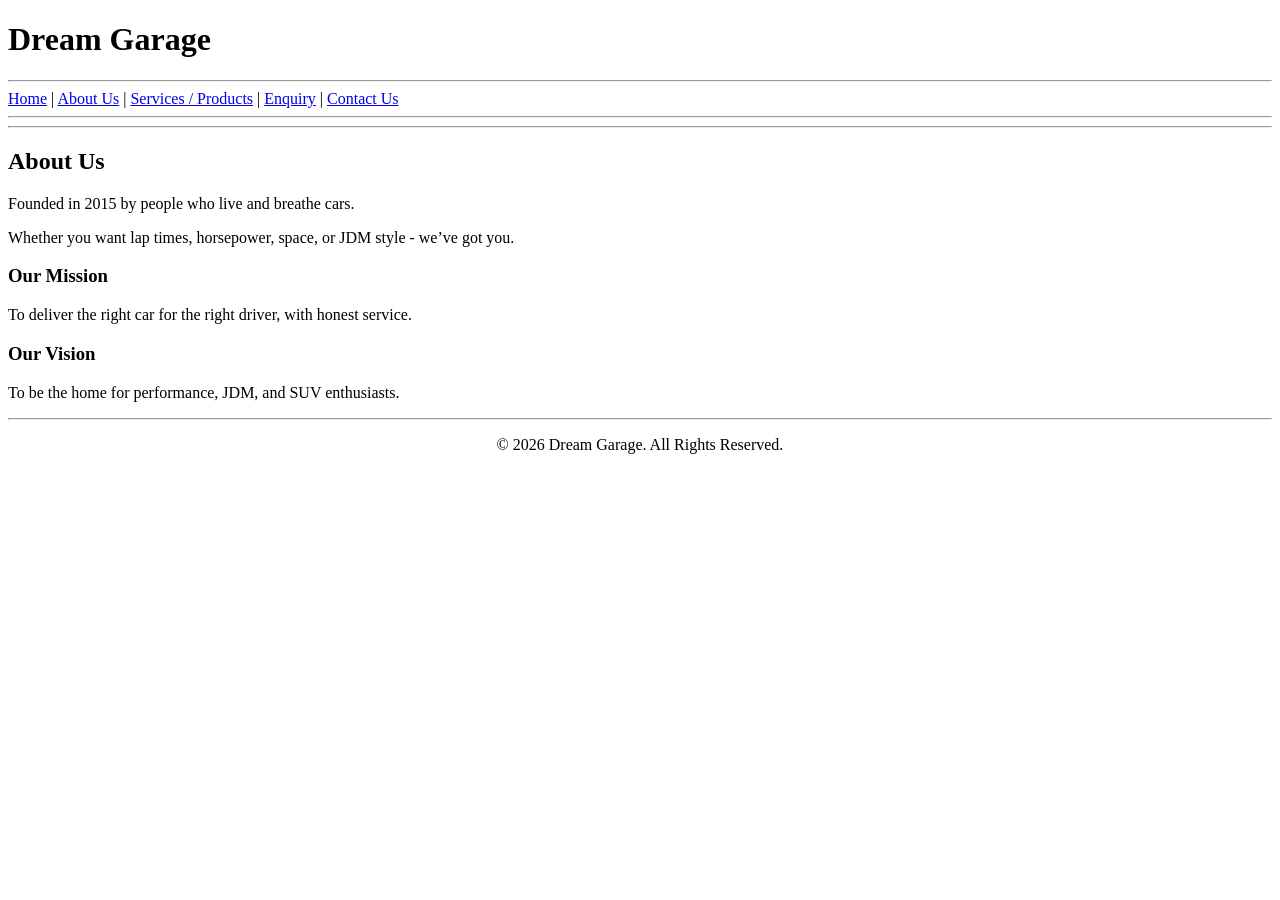
==== about.html @ adb11d96 "Added the 4 webpages that were missing" ====
<!DOCTYPE html>
<html lang="en">
<head>
     <meta charset="UTF-8">
    <title>Dream Garage</title>
</head>
<body>

<!-- Navigation Menu -->
<h1>Dream Garage</h1>
<hr>
<header>
<a href="index.html">Home</a> |
<a href="about.html">About Us</a> |
<a href="services.html">Services / Products</a> |
<a href="enquiry.html">Enquiry</a> |
<a href="contact.html">Contact Us</a>
</header>
<hr>
<main>


<hr>

<!-- ABOUT US -->
<div id="about">
    <h2>About Us</h2>
    <p>Founded in 2015 by people who live and breathe cars.</p>
    <p>Whether you want lap times, horsepower, space, or JDM style - we’ve got you.</p>
    <h3>Our Mission</h3>
    <p>To deliver the right car for the right driver, with honest service.</p>
    <h3>Our Vision</h3>
    <p>To be the home for performance, JDM, and SUV enthusiasts.</p>
</div>

<hr>
</main>




<footer>
<p><center>&copy; 2026 Dream Garage. All Rights Reserved.</center></p>
</footer>
</body>
</html>
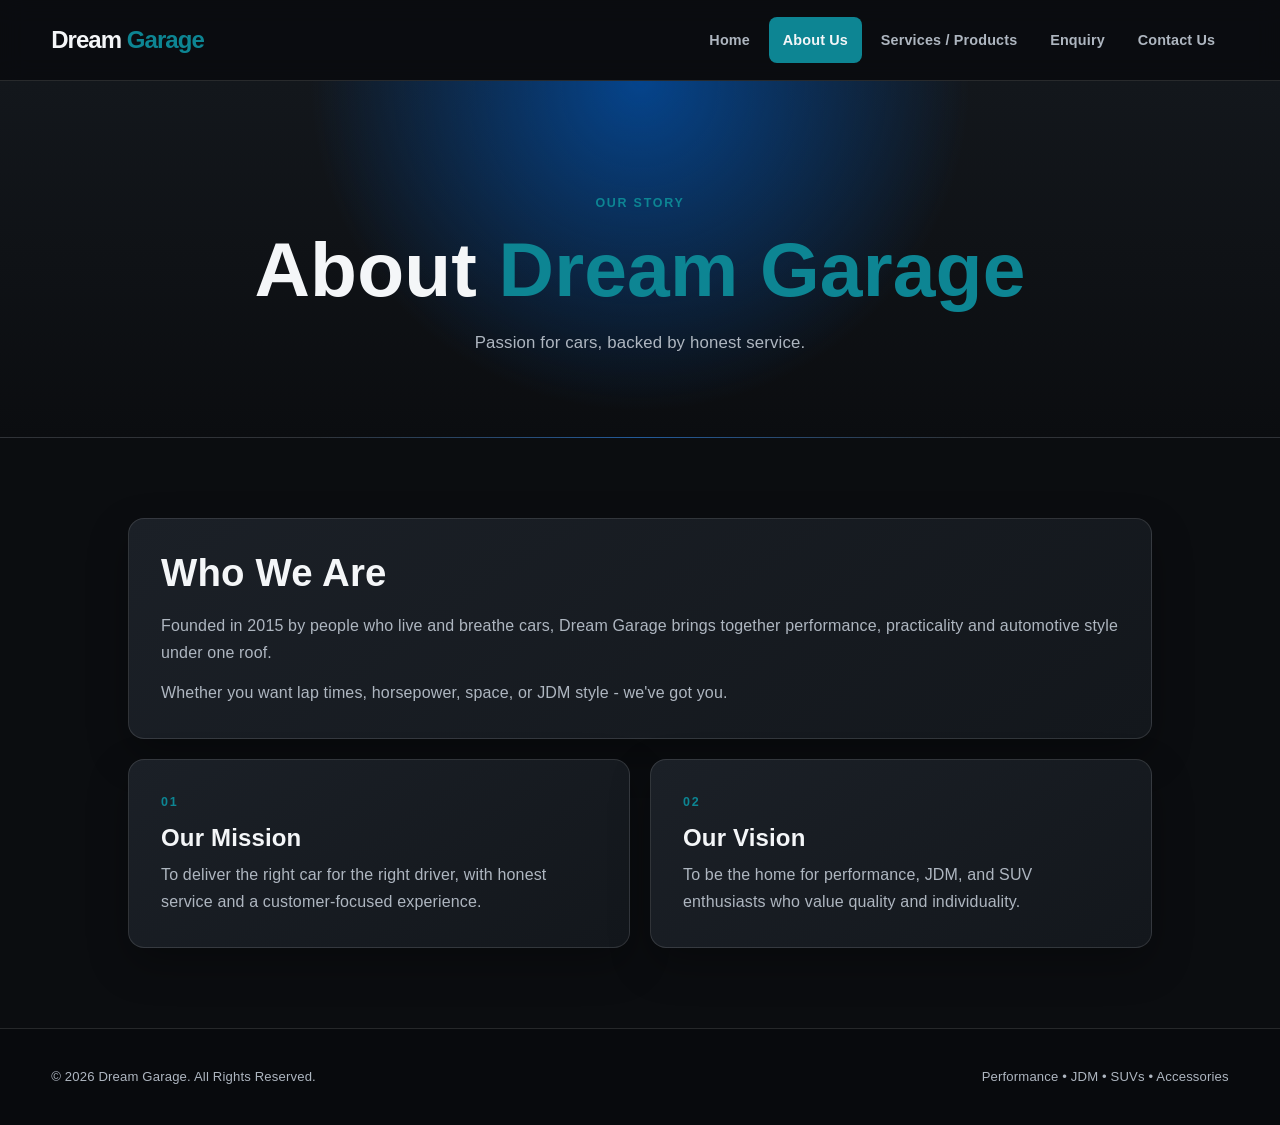
==== commit 1ccea886: "Added css, part 2 of the poe" ====
--- a/about.html
+++ b/about.html
@@ -1,46 +1,204 @@
 <!DOCTYPE html>
 <html lang="en">
+
 <head>
-     <meta charset="UTF-8">
-    <title>Dream Garage</title>
+
+    <meta charset="UTF-8">
+
+    <meta name="viewport"
+          content="width=device-width, initial-scale=1.0">
+
+    <title>About Us | Dream Garage</title>
+
+    <link rel="stylesheet"
+          href="css/styles.css">
+
 </head>
+
+
 <body>
 
-<!-- Navigation Menu -->
-<h1>Dream Garage</h1>
-<hr>
-<header>
-<a href="index.html">Home</a> |
-<a href="about.html">About Us</a> |
-<a href="services.html">Services / Products</a> |
-<a href="enquiry.html">Enquiry</a> |
-<a href="contact.html">Contact Us</a>
+
+<header class="site-header">
+
+    <div class="site-header__inner">
+
+        <a class="site-logo" href="index.html">
+            Dream <span>Garage</span>
+        </a>
+
+
+        <nav class="site-nav"
+             aria-label="Main navigation">
+
+            <ul class="site-nav__list">
+
+                <li>
+                    <a class="site-nav__link"
+                       href="index.html">
+                        Home
+                    </a>
+                </li>
+
+                <li>
+                    <a class="site-nav__link site-nav__link--active"
+                       href="about.html"
+                       aria-current="page">
+                        About Us
+                    </a>
+                </li>
+
+                <li>
+                    <a class="site-nav__link"
+                       href="services.html">
+                        Services / Products
+                    </a>
+                </li>
+
+                <li>
+                    <a class="site-nav__link"
+                       href="enquiry.html">
+                        Enquiry
+                    </a>
+                </li>
+
+                <li>
+                    <a class="site-nav__link"
+                       href="contact.html">
+                        Contact Us
+                    </a>
+                </li>
+
+            </ul>
+
+        </nav>
+
+    </div>
+
 </header>
-<hr>
-<main>
-
-
-<hr>
-
-<!-- ABOUT US -->
-<div id="about">
-    <h2>About Us</h2>
-    <p>Founded in 2015 by people who live and breathe cars.</p>
-    <p>Whether you want lap times, horsepower, space, or JDM style - we’ve got you.</p>
-    <h3>Our Mission</h3>
-    <p>To deliver the right car for the right driver, with honest service.</p>
-    <h3>Our Vision</h3>
-    <p>To be the home for performance, JDM, and SUV enthusiasts.</p>
-</div>
-
-<hr>
+
+
+
+<main class="page-content">
+
+
+    <section class="page-banner">
+
+        <p class="eyebrow">
+            Our story
+        </p>
+
+        <h1>
+            About <span>Dream Garage</span>
+        </h1>
+
+        <p>
+            Passion for cars, backed by honest service.
+        </p>
+
+    </section>
+
+
+
+    <section class="section section--narrow"
+             aria-labelledby="about-title">
+
+
+        <div class="content-card">
+
+            <h2 id="about-title">
+                Who We Are
+            </h2>
+
+            <p>
+                Founded in 2015 by people who live
+                and breathe cars, Dream Garage brings
+                together performance, practicality
+                and automotive style under one roof.
+            </p>
+
+            <p>
+                Whether you want lap times,
+                horsepower, space, or JDM style -
+                we've got you.
+            </p>
+
+        </div>
+
+
+
+        <div class="two-column">
+
+
+            <article class="info-card">
+
+                <p class="eyebrow">
+                    01
+                </p>
+
+                <h3>
+                    Our Mission
+                </h3>
+
+                <p>
+                    To deliver the right car for
+                    the right driver, with honest
+                    service and a customer-focused
+                    experience.
+                </p>
+
+            </article>
+
+
+
+            <article class="info-card">
+
+                <p class="eyebrow">
+                    02
+                </p>
+
+                <h3>
+                    Our Vision
+                </h3>
+
+                <p>
+                    To be the home for performance,
+                    JDM, and SUV enthusiasts who
+                    value quality and individuality.
+                </p>
+
+            </article>
+
+
+        </div>
+
+    </section>
+
+
 </main>
 
 
 
-
-<footer>
-<p><center>&copy; 2026 Dream Garage. All Rights Reserved.</center></p>
+<footer class="site-footer">
+
+    <div class="site-footer__inner">
+
+        <p>
+            &copy; 2026 Dream Garage.
+            All Rights Reserved.
+        </p>
+
+        <p>
+            Performance &bull;
+            JDM &bull;
+            SUVs &bull;
+            Accessories
+        </p>
+
+    </div>
+
 </footer>
+
+
 </body>
 </html>
--- a/css/styles.css
+++ b/css/styles.css
@@ -0,0 +1,947 @@
+/* =========================================================
+   DREAM GARAGE - PART 2
+   External CSS Stylesheet
+   ========================================================= */
+
+
+/* =========================================================
+   1. DEFAULT WEBSITE STYLES
+   ========================================================= */
+
+:root {
+    --color-bg: #0b0d10;
+    --color-surface: #13171c;
+    --color-surface-light: #1b2027;
+    --color-text: #f4f6f8;
+    --color-muted: #aeb6c0;
+    --color-accent: #0d8593;
+    --color-accent-light: #0d8593;
+    --color-border: rgba(255, 255, 255, 0.12);
+    --shadow-card: 0 1rem 2.5rem rgba(0, 0, 0, 0.28);
+    --radius-sm: 0.5rem;
+    --radius-md: 1rem;
+    --radius-lg: 1.5rem;
+    --max-width: 75rem;
+}
+
+/* Remove default browser spacing */
+* {
+    box-sizing: border-box;
+    margin: 0;
+    padding: 0;
+}
+
+/* Smooth scrolling */
+html {
+    font-size: 100%;
+    scroll-behavior: smooth;
+}
+
+/* Default website styling */
+body {
+    min-height: 100vh;
+    background-color: var(--color-bg);
+    color: var(--color-text);
+    font-family:'Trebuchet MS', 'Lucida Sans Unicode', 'Lucida Grande', 'Lucida Sans', Arial, sans-serif;
+    font-size: 1rem;
+    font-weight: 400;
+    line-height: 1.7;
+    letter-spacing: 0.01em;
+}
+
+/* Images */
+img {
+    display: block;
+    max-width: 100%;
+    height: auto;
+}
+
+/* Links */
+a {
+    color: inherit;
+}
+
+/* Form controls */
+button,
+input,
+select,
+textarea {
+    font: inherit;
+}
+
+/* =========================================================
+   2. TYPOGRAPHY
+   ========================================================= */
+
+h1,
+h2,
+h3 {
+    font-family:'Trebuchet MS', 'Lucida Sans Unicode', 'Lucida Grande', 'Lucida Sans', Arial, sans-serif;
+    line-height: 1.15;
+    letter-spacing: -0,02em;
+}
+
+
+/* Typography scale */
+h1 {
+    font-size: clamp(2.4rem, 6vw, 5rem);
+    font-weight: 800;
+}
+
+h2 {
+    font-size: clamp(1.8rem, 3vw, 3rem);
+    font-weight: 750;
+}
+
+h3 {
+    font-size: clamp(1.2rem, 2vw, 1.5rem);
+    font-weight: 700;
+}
+
+p {
+    color: var(--color-muted);
+}
+
+/* Small red heading */
+.eyebrow {
+    margin-bottom: 0.65rem;
+    color: var(--color-accent-light);
+    font-size: 0.78rem;
+    font-weight: 800;
+    letter-spacing: 0.14em;
+    text-transform: uppercase;
+}
+
+
+/* =========================================================
+   3. HEADER
+   ========================================================= */
+
+.site-header {
+    position: sticky;
+    top: 0;
+    z-index: 100;
+    background-color: rgba(11, 13, 16, 0.94);
+    border-bottom: 1px solid var(--color-border);
+    backdrop-filter: blur(0.75rem);
+}
+
+.site-header__inner {
+    width: min(92%, var(--max-width));
+    min-height: 5rem;
+    margin: 0 auto;
+    display: flex;
+    align-items: center;
+    justify-content: space-between;
+    gap: 2rem;
+}
+
+/* Logo */
+.site-logo {
+    color: var(--color-text);
+    text-decoration: none;
+    font-size: 1.5rem;
+    font-weight: 800;
+    letter-spacing: -0.04em;
+    white-space: nowrap;
+}
+
+
+.site-logo span,
+.hero h1 span,
+.page-banner h1 span {
+    color: var(--color-accent);
+}
+
+
+/* =========================================================
+   4. NAVIGATION
+   ========================================================= */
+
+.site-nav__list {
+    display: flex;
+    align-items: center;
+    justify-content: flex-end;
+    gap: 0.35rem;
+    list-style: none;
+}
+
+
+.site-nav__link {
+    display: block;
+    padding: 0.65rem 0.85rem;
+    border-radius: var(--radius-sm);
+    color: var(--color-muted);
+    text-decoration: none;
+    font-size: 0.9rem;
+    font-weight: 650;
+    transition:
+        color 180ms ease,
+        background-color 180ms ease,
+        transform 180ms ease;
+}
+
+
+/* HOVER */
+.site-nav__link:hover {
+    color: var(--color-text);
+    background-color: var(--color-surface-light);
+    transform: translateY(-0.1rem);
+}
+
+/* FOCUS */
+.site-nav__link:focus-visible {
+    outline: 0.15rem solid var(--color-accent-light);
+    outline-offset: 0.15rem;
+}
+
+/* ACTIVE */
+.site-nav__link:active {
+    transform: translateY(0);
+}
+
+/* Current page */
+.site-nav__link--active {
+    color: var(--color-text);
+    background-color: var(--color-accent);
+}
+
+/* =========================================================
+   5. GENERAL PAGE STRUCTURE
+   ========================================================= */
+
+.page-content {
+    width: 100%;
+}
+
+.section {
+    width: min(92%, var(--max-width));
+    margin: 0 auto;
+    padding: 5rem 0;
+}
+
+.section--center {
+    text-align: center;
+}
+
+.section--narrow {
+    max-width: 64rem;
+}
+
+.section__intro {
+    max-width: 44rem;
+    margin: 1rem auto 0;
+}
+
+/* =========================================================
+   6. HOME PAGE / HERO
+   ========================================================= */
+
+.hero {
+    width: min(92%, var(--max-width));
+    min-height: calc(100vh - 5rem);
+    margin: 0 auto;
+    padding: 4rem 0;
+    display: grid;
+    grid-template-columns: 1fr 1fr;
+    align-items: center;
+    gap: 4rem;
+}
+
+.hero__content {
+    max-width: 38rem;
+}
+.hero h1 {
+    margin-bottom: 1.25rem;
+}
+.hero__text {
+    max-width: 34rem;
+    margin-bottom: 2rem;
+    font-size: 1.1rem;
+}
+
+
+/* Hero image */
+.hero__image-wrap {
+    overflow: hidden;
+    border: 1px solid var(--color-border);
+    border-radius: var(--radius-lg);
+    box-shadow: var(--shadow-card);
+}
+
+.hero__image {
+    width: 100%;
+    aspect-ratio: 4 / 5;
+    object-fit: cover;
+    transition: transform 500ms ease;
+}
+
+.hero__image-wrap:hover .hero__image {
+    transform: scale(1.035);
+}
+
+/* =========================================================
+   7. BUTTONS
+   ========================================================= */
+
+.button-group {
+    display: flex;
+    flex-wrap: wrap;
+    align-items: center;
+    gap: 0.8rem;
+}
+
+.button {
+    display: inline-flex;
+    min-height: 3rem;
+    align-items: center;
+    justify-content: center;
+    padding: 0.7rem 1.25rem;
+    border: 0.1rem solid transparent;
+    border-radius: 999px;
+    cursor: pointer;
+    text-decoration: none;
+    font-size: 0.92rem;
+    font-weight: 750;
+    transition:
+        transform 180ms ease,
+        background-color 180ms ease,
+        border-color 180ms ease;
+}
+
+.button:hover {
+    transform: translateY(-0.15rem);
+}
+
+.button:focus-visible {
+    outline: 0.15rem solid var(--color-text);
+    outline-offset: 0.2rem;
+}
+
+.button:active {
+    transform: translateY(0);
+}
+
+.button--primary {
+    background-color: var(--color-accent);
+    color: white;
+}
+
+.button--primary:hover {
+    background-color: var(--color-accent-light);
+}
+
+.button--outline {
+    border-color: var(--color-border);
+    background-color: transparent;
+    color: var(--color-text);
+}
+
+.button--outline:hover {
+    background-color: var(--color-surface-light);
+    border-color: rgba(255, 255, 255, 0.25);
+}
+
+
+/* =========================================================
+   8. FEATURE CARDS
+   ========================================================= */
+
+.feature-grid {
+    margin-top: 2.5rem;
+    display: grid;
+    grid-template-columns: repeat(4, 1fr);
+    gap: 1rem;
+    text-align: left;
+}
+
+
+.feature-card,
+.info-card,
+.content-card,
+.form-card,
+.contact-card {
+    background:
+        linear-gradient(
+            145deg,
+            var(--color-surface-light),
+            var(--color-surface)
+        );
+
+    border: 1px solid var(--color-border);
+    border-radius: var(--radius-md);
+    box-shadow: var(--shadow-card);
+}
+
+.feature-card {
+    min-height: 12rem;
+    padding: 1.5rem;
+}
+
+.feature-card__number,
+.contact-card__icon {
+    display: block;
+    margin-bottom: 2rem;
+    color: var(--color-accent-light);
+    font-size: 0.75rem;
+    font-weight: 800;
+    letter-spacing: 0.12em;
+}
+
+.feature-card h3 {
+    margin-bottom: 0.5rem;
+}
+
+/* =========================================================
+   9. PAGE BANNER
+   ========================================================= */
+.page-banner {
+    padding: 7rem 4% 5rem;
+    text-align: center;
+    background:
+        radial-gradient(
+            circle at 50% 0%,
+            rgb(5, 68, 140),
+            transparent 45%
+        ),
+
+        linear-gradient(
+            180deg,
+            var(--color-surface),
+            var(--color-bg)
+        );
+    border-bottom: 1px solid var(--color-border);
+}
+
+.page-banner p:last-child {
+    max-width: 42rem;
+    margin: 1rem auto 0;
+    font-size: 1.05rem;
+}
+
+/* =========================================================
+   10. ABOUT PAGE
+   ========================================================= */
+
+.content-card {
+    padding: 2rem;
+}
+
+.content-card h2 {
+    margin-bottom: 1rem;
+}
+
+.content-card p + p {
+    margin-top: 0.8rem;
+}
+
+.two-column {
+    margin-top: 1.25rem;
+    display: grid;
+    grid-template-columns: repeat(2, 1fr);
+    gap: 1.25rem;
+}
+
+.info-card {
+    padding: 2rem;
+}
+
+.info-card h3 {
+    margin-bottom: 0.6rem;
+}
+
+/* =========================================================
+   11. SERVICES / PRODUCTS
+   ========================================================= */
+
+.category-section {
+    padding-top: 4rem;
+    padding-bottom: 4rem;
+}
+
+.category-section + .category-section {
+    border-top: 1px solid var(--color-border);
+}
+
+.section-heading {
+    margin-bottom: 2rem;
+    display: grid;
+    grid-template-columns: 1fr 1fr;
+    gap: 2rem;
+    align-items: end;
+}
+
+.section-heading > p {
+    max-width: 34rem;
+    justify-self: end;
+}
+
+/* Product grid */
+.car-grid {
+    display: grid;
+    grid-template-columns: repeat(3, minmax(0, 1fr));
+    gap: 1.25rem;
+}
+
+/* Product card */
+.car-card {
+    overflow: hidden;
+    display: flex;
+    flex-direction: column;
+    min-width: 0;
+    background-color: var(--color-surface);
+    border: 1px solid var(--color-border);
+    border-radius: var(--radius-md);
+    box-shadow: var(--shadow-card);
+    transition:
+        transform 220ms ease,
+        border-color 220ms ease,
+        box-shadow 220ms ease;
+}
+
+/* Card hover */
+.car-card:hover {
+    transform: translateY(-0.35rem);
+    border-color: rgb(5, 68, 140);
+    box-shadow: 0 1.5rem 3rem rgba(0, 0, 0, 0.4);
+}
+
+/* Car image */
+.car-card__image {
+    width: 100%;
+    aspect-ratio: 4 / 3;
+    object-fit: cover;
+}
+
+.car-card__body {
+    flex: 1;
+    padding: 1.25rem;
+    display: flex;
+    flex-direction: column;
+}
+
+.car-card__category {
+    margin-bottom: 0.35rem;
+    color: var(--color-accent-light);
+    font-size: 0.7rem;
+    font-weight: 800;
+    letter-spacing: 0.1em;
+    text-transform: uppercase;
+}
+
+.car-card h3 {
+    margin-bottom: 0.45rem;
+}
+
+.car-card__price {
+    margin: 1rem 0;
+    color: var(--color-text);
+    font-size: 1.05rem;
+    font-weight: 800;
+}
+
+/* Car specifications */
+.car-card__specs {
+    margin-bottom: 1.1rem;
+    display: flex;
+    flex-wrap: wrap;
+    gap: 0.4rem;
+}
+
+.car-card__specs span {
+    padding: 0.25rem 0.55rem;
+    background-color: var(--color-surface-light);
+    border: 1px solid var(--color-border);
+    border-radius: 999px;
+    color: var(--color-muted);
+    font-size: 0.72rem;
+}
+
+/* Text links */
+.text-link {
+    color: var(--color-text);
+    text-decoration-color: var(--color-accent);
+    text-decoration-thickness: 0.12rem;
+    text-underline-offset: 0.25rem;
+    font-weight: 750;
+}
+
+.text-link:hover {
+    color: var(--color-accent-light);
+}
+
+.text-link:focus-visible {
+    outline: 0.15rem solid var(--color-accent-light);
+    outline-offset: 0.2rem;
+}
+
+/* Services list */
+.service-list-section {
+    border-top: 1px solid var(--color-border);
+}
+
+.service-list {
+    display: grid;
+    grid-template-columns: repeat(2, 1fr);
+    gap: 0.8rem 2rem;
+    list-style: none;
+}
+
+.service-list li {
+    padding: 1rem 1.2rem;
+    background-color: var(--color-surface);
+    border-left: 0.2rem solid var(--color-accent);
+    border-radius:
+        0
+        var(--radius-sm)
+        var(--radius-sm)
+        0;
+
+    color: var(--color-muted);
+}
+
+
+/* =========================================================
+   12. ENQUIRY FORM
+   ========================================================= */
+
+.form-card {
+    padding: clamp(1.5rem, 4vw, 3rem);
+}
+
+.form-card h2 {
+    margin-bottom: 0.6rem;
+}
+
+.form-card > .section__intro {
+    margin: 0 0 2rem;
+}
+
+.form-grid {
+    display: grid;
+    grid-template-columns: repeat(2, 1fr);
+    gap: 1.2rem;
+}
+
+.form-field {
+    display: flex;
+    flex-direction: column;
+    gap: 0.45rem;
+}
+
+.form-field--full {
+    grid-column: 1 / -1;
+}
+
+.form-field label {
+    color: var(--color-text);
+    font-size: 0.88rem;
+    font-weight: 700;
+}
+
+.form-field input,
+.form-field select,
+.form-field textarea {
+    width: 100%;
+    padding: 0.85rem 0.95rem;
+    background-color: #0d1014;
+    border: 1px solid var(--color-border);
+    border-radius: var(--radius-sm);
+    color: var(--color-text);
+    outline: none;
+    transition:
+        border-color 180ms ease,
+        box-shadow 180ms ease;
+
+}
+.form-field textarea {
+    min-height: 10rem;
+    resize: vertical;
+}
+
+.form-field input::placeholder,
+.form-field textarea::placeholder {
+    color: #707983;
+}
+
+/* Form hover */
+.form-field input:hover,
+.form-field select:hover,
+.form-field textarea:hover {
+    border-color: rgba(255, 255, 255, 0.28);
+}
+
+/* Form focus */
+.form-field input:focus,
+.form-field select:focus,
+.form-field textarea:focus {
+    border-color: var(--color-accent-light);
+
+    box-shadow:
+        0 0 0 0.2rem
+        rgb(5, 68, 140);
+}
+
+.enquiry-form .button-group {
+    margin-top: 1.5rem;
+}
+
+
+/* =========================================================
+   13. CONTACT PAGE
+   ========================================================= */
+
+.contact-grid {
+    display: grid;
+    grid-template-columns: repeat(2, 1fr);
+    gap: 1.25rem;
+}
+
+.contact-card {
+    min-height: 13rem;
+    padding: 2rem;
+}
+
+.contact-card--wide {
+    grid-column: 1 / -1;
+}
+
+.contact-card h2 {
+    margin-bottom: 0.7rem;
+    font-size: 1.5rem;
+}
+
+.contact-card address {
+    color: var(--color-muted);
+    font-style: normal;
+}
+
+.hours p + p {
+    margin-top: 0.25rem;
+}
+
+.hours strong {
+    color: var(--color-text);
+}
+
+/* CTA */
+.cta-section {
+    width: min(92%, var(--max-width));
+    margin: 0 auto 5rem;
+    padding: 2.5rem;
+    display: flex;
+    align-items: center;
+    justify-content: space-between;
+    gap: 2rem;
+    background:
+        linear-gradient(
+            120deg,
+            rgb(5, 68, 140),
+            var(--color-surface)
+        );
+    border: 1px solid var(--color-border);
+    border-radius: var(--radius-lg);
+}
+
+
+/* =========================================================
+   14. FOOTER
+   ========================================================= */
+
+.site-footer {
+    border-top: 1px solid var(--color-border);
+    background-color: #080a0d;
+}
+
+
+.site-footer__inner {
+    width: min(92%, var(--max-width));
+    min-height: 6rem;
+    margin: 0 auto;
+    display: flex;
+    align-items: center;
+    justify-content: space-between;
+    gap: 1rem;
+}
+
+.site-footer p {
+    font-size: 0.82rem;
+}
+
+/* =========================================================
+   15. TABLET BREAKPOINT
+   68.99rem = tablet
+   ========================================================= */
+
+@media (max-width: 68.99rem) {
+    .site-header__inner {
+        min-height: auto;
+        padding: 1rem 0;
+        flex-direction: column;
+        gap: 0.8rem;
+    }
+    .site-nav__list {
+        flex-wrap: wrap;
+        justify-content: center;
+    }
+
+    /* Hero becomes one column */
+    .hero {
+        grid-template-columns: 1fr;
+        min-height: auto;
+        padding: 4rem 0;
+    }
+
+    .hero__content {
+        max-width: 50rem;
+        text-align: center;
+        margin: 0 auto;
+    }
+
+    .hero__text {
+        margin-left: auto;
+        margin-right: auto;
+    }
+
+    .button-group {
+        justify-content: center;
+    }
+
+    .hero__image-wrap {
+        max-width: 42rem;
+        width: 100%;
+        margin: 0 auto;
+    }
+
+    /* Four cards becomes two */
+
+    .feature-grid {
+        grid-template-columns: repeat(2, 1fr);
+    }
+
+    /* Three product columns becomes two */
+    .car-grid {
+        grid-template-columns: repeat(2, minmax(0, 1fr));
+    }
+
+    .section-heading {
+        grid-template-columns: 1fr;
+        gap: 0.75rem;
+    }
+
+    .section-heading > p {
+        justify-self: start;
+    }
+}
+
+/* =========================================================
+   16. MOBILE BREAKPOINT
+   47.99rem = mobile
+   ========================================================= */
+
+@media (max-width: 47.99rem) {
+    html {
+        font-size: 93.75%;
+    }
+
+    .site-header__inner {
+        width: 94%;
+    }
+
+    .site-logo {
+        font-size: 1.35rem;
+    }
+
+    /* Mobile navigation */
+    .site-nav__list {
+        width: 100%;
+        display: grid;
+        grid-template-columns: repeat(2, 1fr);
+    }
+
+    .site-nav__link {
+        padding: 0.55rem 0.4rem;
+        text-align: center;
+        font-size: 0.78rem;
+    }
+
+    /* Hero */
+    .hero {
+        width: 92%;
+        padding: 3rem 0;
+        gap: 2rem;
+    }
+
+    .hero__text {
+        font-size: 1rem;
+    }
+
+    /* Buttons */
+    .button {
+        width: 100%;
+    }
+
+    .button-group {
+        width: 100%;
+        flex-direction: column;
+    }
+
+    /* Single column layouts */
+    .feature-grid,
+    .two-column,
+    .car-grid,
+    .form-grid,
+    .contact-grid,
+    .service-list {
+        grid-template-columns: 1fr;
+    }
+
+    .section {
+        padding: 3.5rem 0;
+    }
+
+    .page-banner {
+        padding: 4.5rem 4% 3.5rem;
+    }
+
+    .contact-card--wide,
+    .form-field--full {
+        grid-column: auto;
+    }
+
+    /* CTA */
+    .cta-section {
+        margin-bottom: 3.5rem;
+        padding: 1.75rem;
+        flex-direction: column;
+        align-items: stretch;
+        text-align: center;
+    }
+
+    /* Footer */
+    .site-footer__inner {
+        padding: 1.5rem 0;
+        flex-direction: column;
+        justify-content: center;
+        text-align: center;
+    }
+}
+
+/* =========================================================
+   17. SMALL MOBILE
+   ========================================================= */
+@media (max-width: 29.99rem) {
+    .site-nav__list {
+        grid-template-columns: 1fr;
+    }
+
+    .hero h1 {
+        font-size: 2.5rem;
+    }
+
+    .feature-card,
+    .info-card,
+    .contact-card {
+        padding: 1.35rem;
+    }
+}
